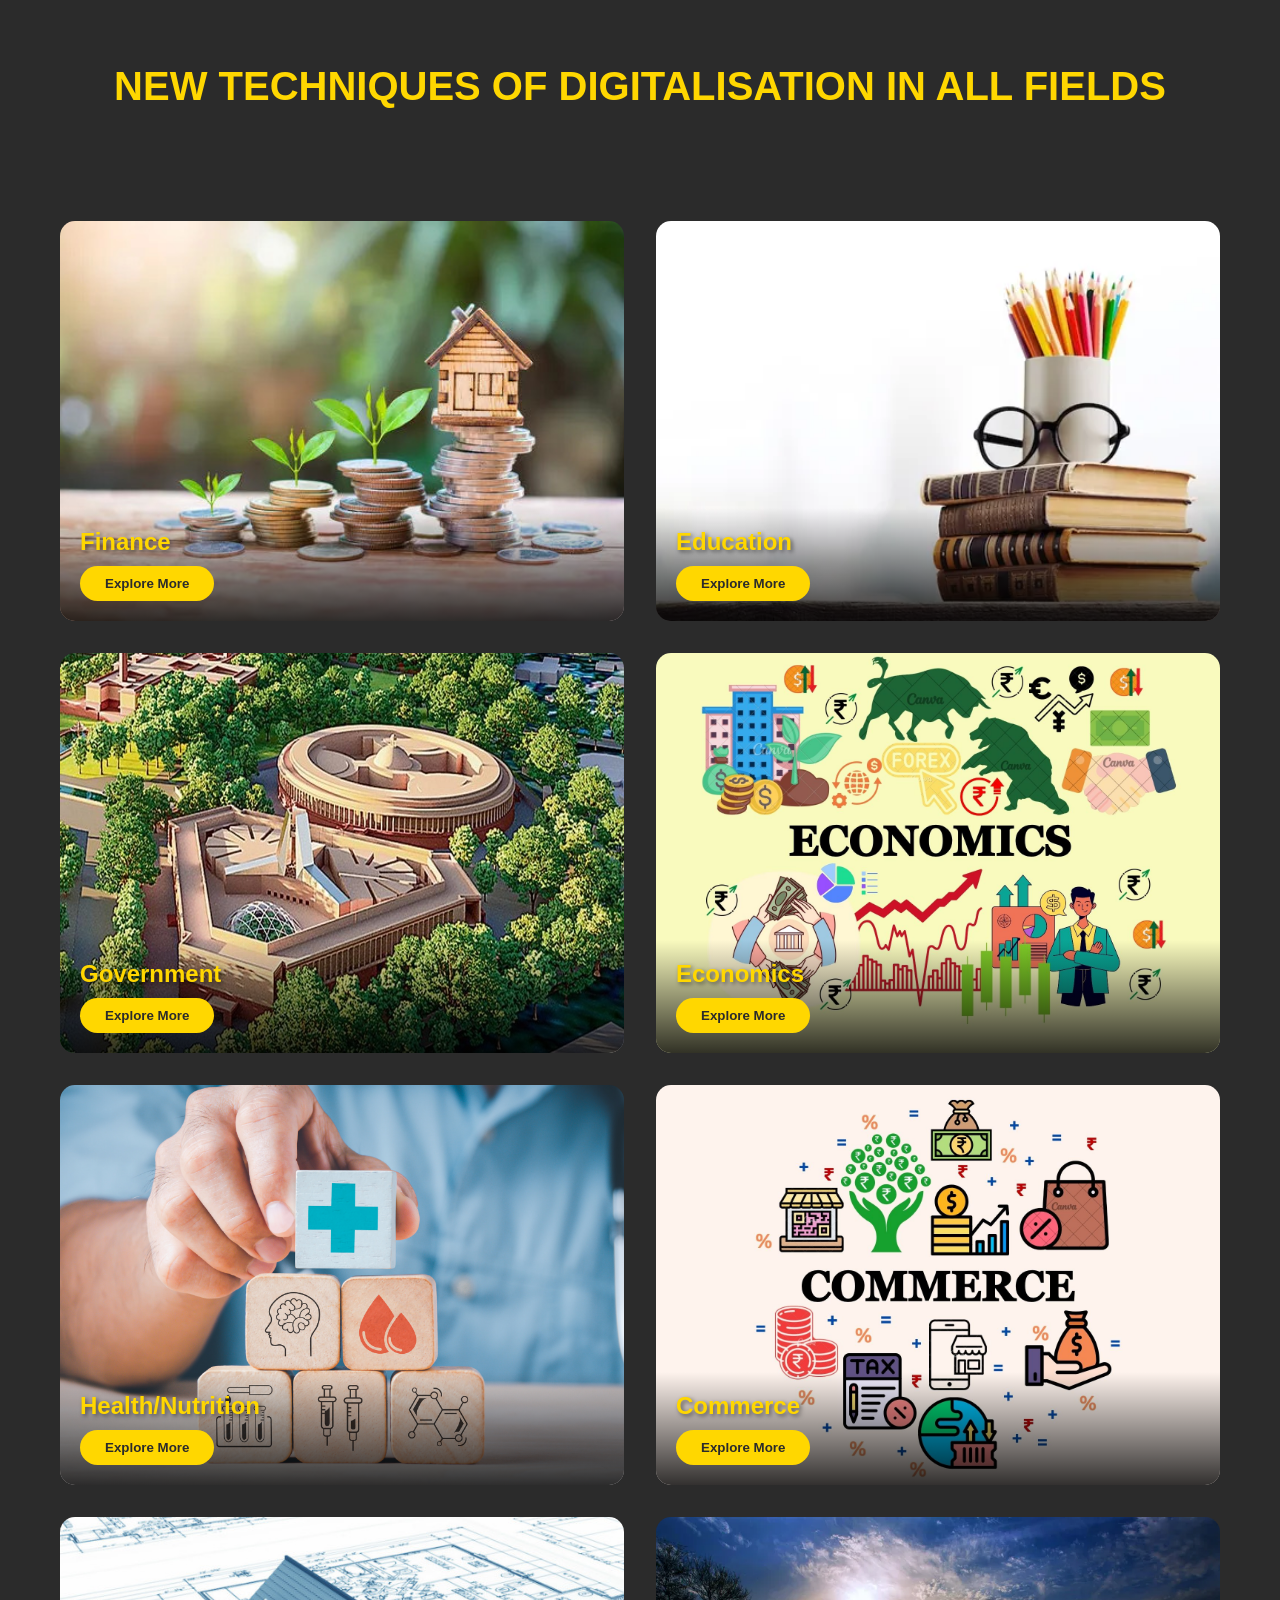
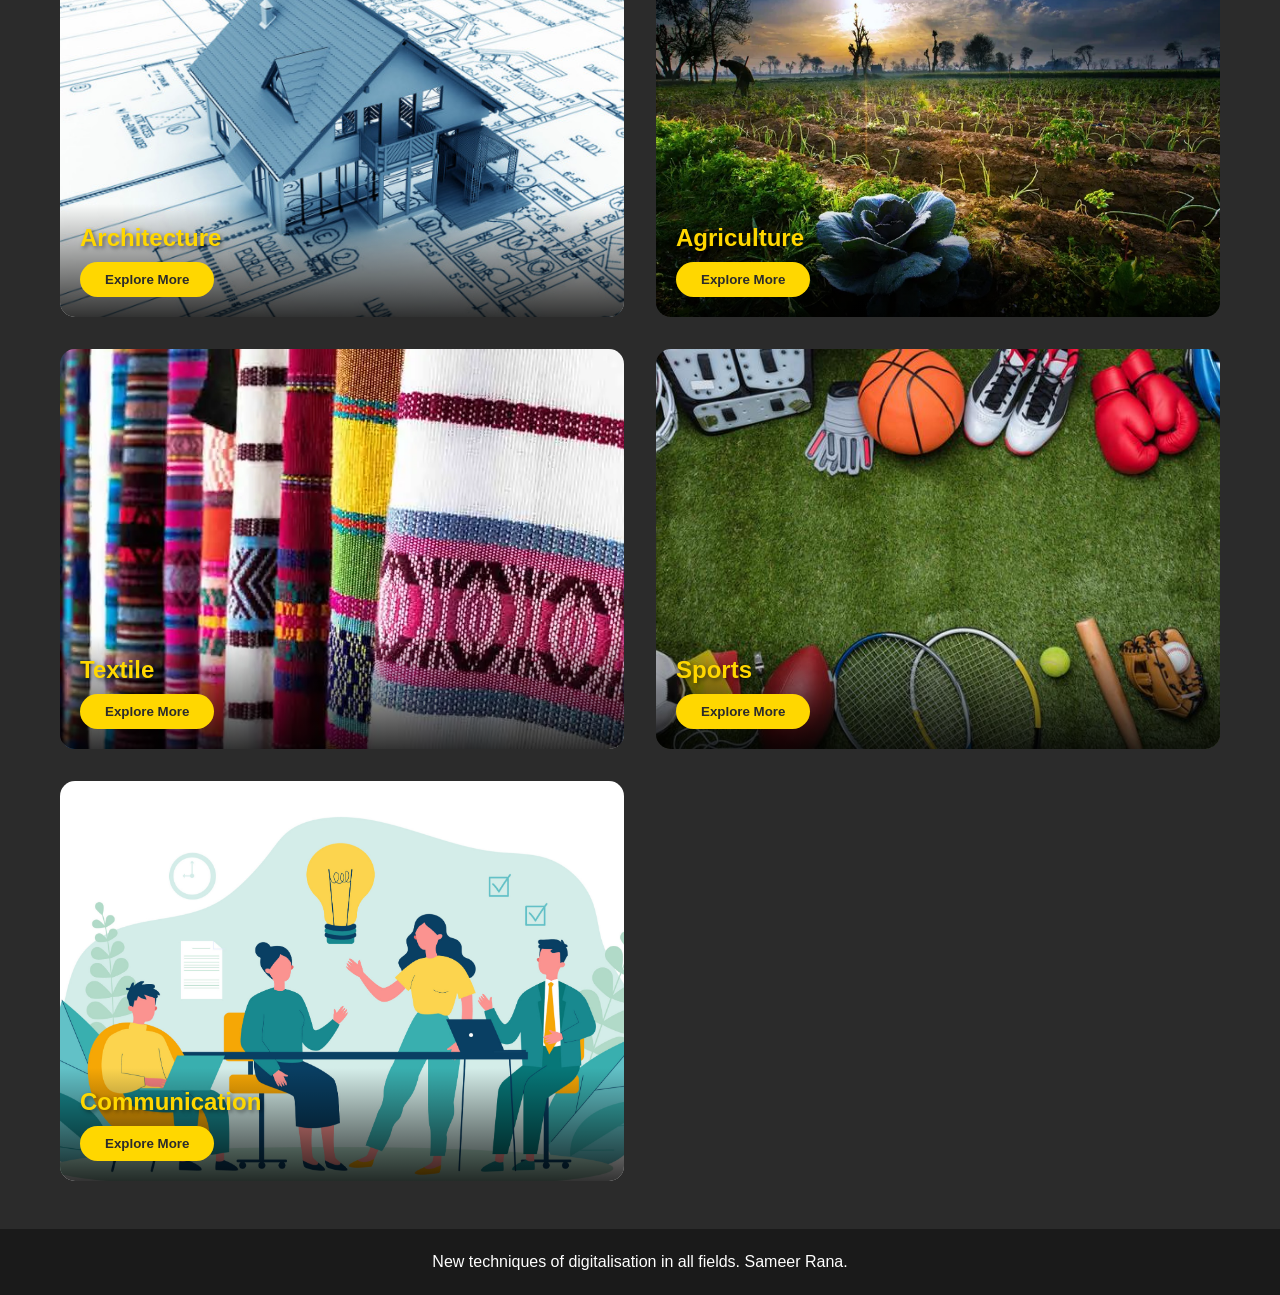
==== index.html @ 298329b8 "Add files via upload" ====
<!DOCTYPE html>
<html lang="en">
<head>
    <meta charset="UTF-8">
    <meta name="viewport" content="width=device-width, initial-scale=1.0">
    <title>Digitalization Techniques</title>
    <style>
        :root {
            --charcoal: #2B2B2B;
            --yellow: #FFD700;
            --dark-yellow: #CCB000;
        }

        * {
            margin: 0;
            padding: 0;
            box-sizing: border-box;
            font-family: 'Arial', sans-serif;
        }

        body {
            background-color: var(--charcoal);
            color: white;
        }

        .header {
            text-align: center;
            padding: 4rem 2rem;
            background: linear-gradient(rgba(43, 43, 43, 0.9), rgba(43, 43, 43, 0.9));
        }

        .header h1 {
            font-size: 2.5rem;
            color: var(--yellow);
            margin-bottom: 1rem;
            text-transform: uppercase;
        }

        .card-container {
            max-width: 1200px;
            margin: 2rem auto;
            padding: 0 20px;
            display: grid;
            grid-template-columns: repeat(2, 1fr);
            gap: 2rem;
        }

        .card {
            position: relative;
            height: 400px;
            border-radius: 15px;
            overflow: hidden;
            transition: transform 0.3s ease;
        }

        .card:hover {
            transform: scale(1.03);
        }

        .card-image {
            width: 100%;
            height: 100%;
            background-size: cover;
            background-position: center;
            position: relative;
        }

        .card-content {
            position: absolute;
            bottom: 0;
            left: 0;
            right: 0;
            padding: 20px;
            background: linear-gradient(transparent, rgba(0, 0, 0, 0.8));
        }

        .card-title {
            color: var(--yellow);
            font-size: 1.5rem;
            margin-bottom: 10px;
            text-shadow: 2px 2px 4px rgba(0, 0, 0, 0.5);
        }

        .card-btn {
            background-color: var(--yellow);
            color: var(--charcoal);
            padding: 10px 25px;
            border: none;
            border-radius: 25px;
            font-weight: bold;
            cursor: pointer;
            transition: background-color 0.3s ease;
        }

        .card-btn:hover {
            background-color: var(--dark-yellow);
        }

        footer {
            background-color: #1A1A1A;
            text-align: center;
            padding: 1.5rem;
            margin-top: 3rem;
        }

        @media (max-width: 768px) {
            .card-container {
                grid-template-columns: 1fr;
            }
            
            .header h1 {
                font-size: 2rem;
            }
        }
    </style>
</head>
<body>
    <header class="header">
        <h1>New Techniques of Digitalisation in All Fields</h1>
    </header>

    <div class="card-container">
        <!-- Finance Card -->
        <a href="finance.html" class="card">
            <div class="card-image" style="background-image: url('finance.jpg')">
                <div class="card-content">
                    <h2 class="card-title">Finance</h2>
                    <button class="card-btn">Explore More</button>
                </div>
            </div>
        </a>

        <!-- Education Card -->
        <a href="education.html" class="card">
            <div class="card-image" style="background-image: url('education.jpg')">
                <div class="card-content">
                    <h2 class="card-title">Education</h2>
                    <button class="card-btn">Explore More</button>
                </div>
            </div>
        </a>

        <!-- Government Card -->
        <a href="government.html" class="card">
            <div class="card-image" style="background-image: url('government.jpg')">
                <div class="card-content">
                    <h2 class="card-title">Government</h2>
                    <button class="card-btn">Explore More</button>
                </div>
            </div>
        </a>

        <!-- Economics Card -->
        <a href="economics.html" class="card">
            <div class="card-image" style="background-image: url('economics.jpg')">
                <div class="card-content">
                    <h2 class="card-title">Economics</h2>
                    <button class="card-btn">Explore More</button>
                </div>
            </div>
        </a>

        <!-- Health/Nutrition Card -->
        <a href="health.html" class="card">
            <div class="card-image" style="background-image: url('health.jpg')">
                <div class="card-content">
                    <h2 class="card-title">Health/Nutrition</h2>
                    <button class="card-btn">Explore More</button>
                </div>
            </div>
        </a>

        <!-- Commerce Card -->
        <a href="commerce.html" class="card">
            <div class="card-image" style="background-image: url('commerce.jpg')">
                <div class="card-content">
                    <h2 class="card-title">Commerce</h2>
                    <button class="card-btn">Explore More</button>
                </div>
            </div>
        </a>

        <!-- Architecture Card -->
        <a href="architecture.html" class="card">
            <div class="card-image" style="background-image: url('architecture.jpg')">
                <div class="card-content">
                    <h2 class="card-title">Architecture</h2>
                    <button class="card-btn">Explore More</button>
                </div>
            </div>
        </a>

        <!-- Agriculture Card -->
        <a href="agriculture.html" class="card">
            <div class="card-image" style="background-image: url('agriculture.jpg')">
                <div class="card-content">
                    <h2 class="card-title">Agriculture</h2>
                    <button class="card-btn">Explore More</button>
                </div>
            </div>
        </a>

        <!-- Textile Card -->
        <a href="textile.html" class="card">
            <div class="card-image" style="background-image: url('textile.jpg')">
                <div class="card-content">
                    <h2 class="card-title">Textile</h2>
                    <button class="card-btn">Explore More</button>
                </div>
            </div>
        </a>

        <!-- Sports Card -->
        <a href="sports.html" class="card">
            <div class="card-image" style="background-image: url('sports.jpg')">
                <div class="card-content">
                    <h2 class="card-title">Sports</h2>
                    <button class="card-btn">Explore More</button>
                </div>
            </div>
        </a>

        <!-- Communication Card -->
        <a href="communication.html" class="card">
            <div class="card-image" style="background-image: url('communication.jpg')">
                <div class="card-content">
                    <h2 class="card-title">Communication</h2>
                    <button class="card-btn">Explore More</button>
                </div>
            </div>
        </a>
    </div>

    <footer>
        <p>New techniques of digitalisation in all fields. Sameer Rana.</p>
    </footer>
</body>
</html>
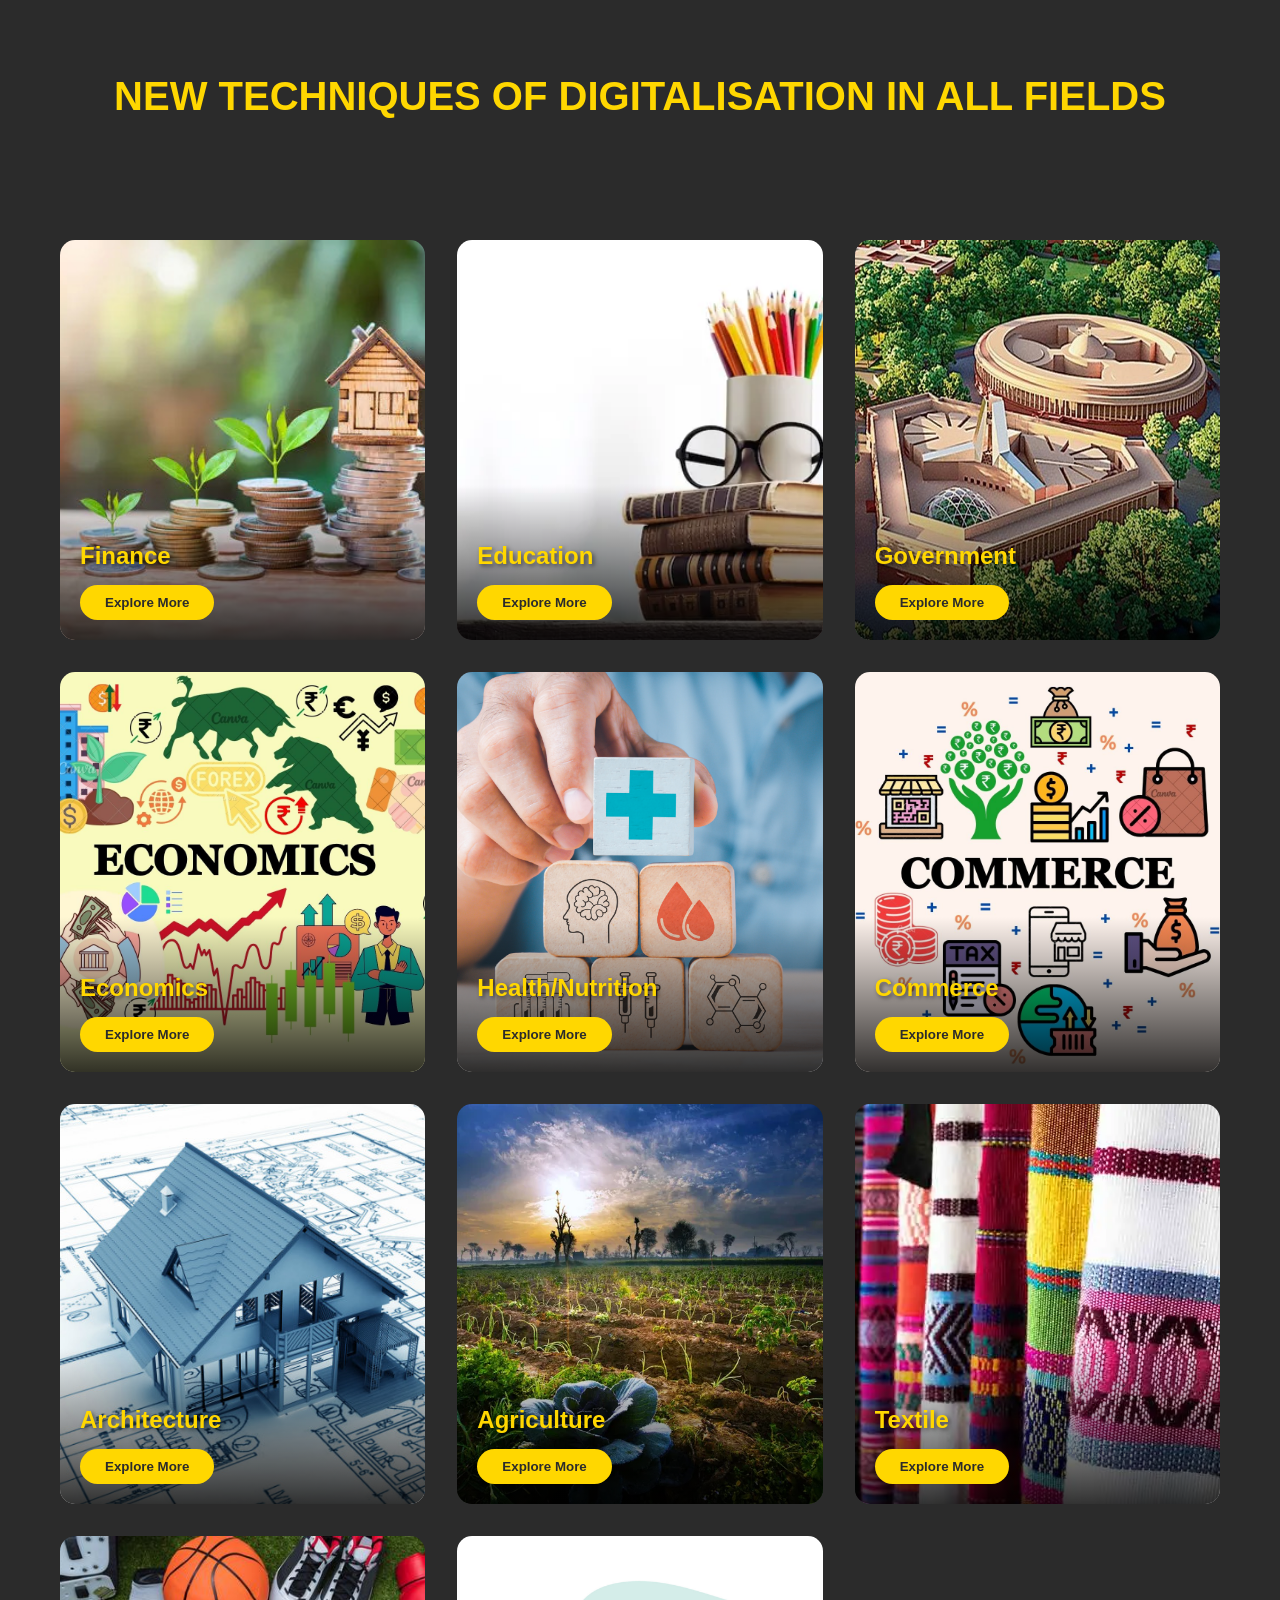
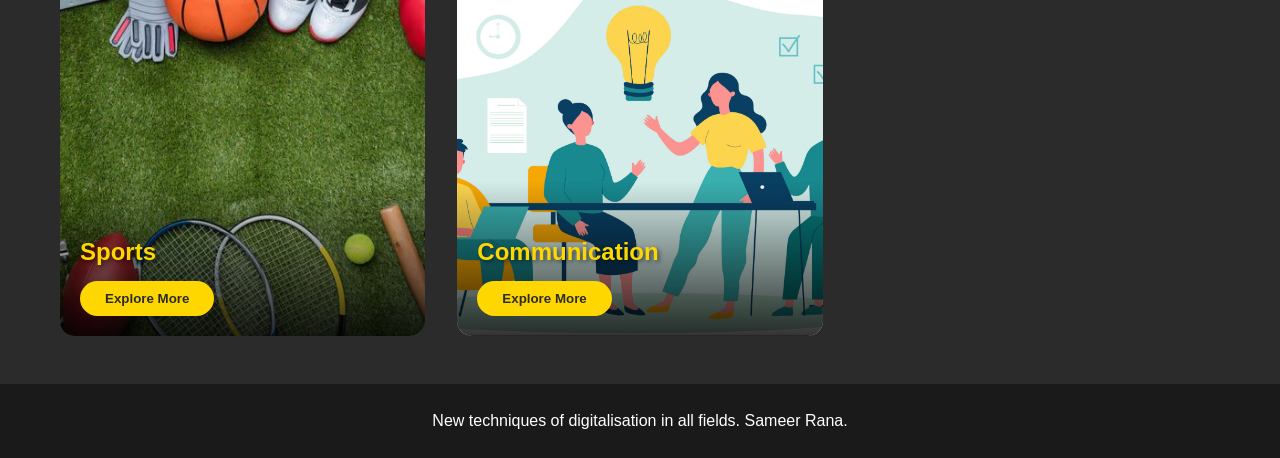
==== commit 926c779f: "Update index.html" ====
--- a/index.html
+++ b/index.html
@@ -21,6 +21,7 @@
         body {
             background-color: var(--charcoal);
             color: white;
+            line-height: 1.6;
         }
 
         .header {
@@ -36,12 +37,57 @@
             text-transform: uppercase;
         }
 
+        .content {
+            max-width: 1200px;
+            margin: 0 auto;
+            padding: 0 20px 3rem;
+        }
+
+        h2 {
+            color: var(--yellow);
+            font-size: 2rem;
+            margin: 2rem 0;
+        }
+
+        ul {
+            margin: 1rem 0 2rem 2rem;
+        }
+
+        li {
+            margin-bottom: 0.8rem;
+        }
+
+        .back-btn {
+            background: var(--yellow);
+            color: var(--charcoal);
+            padding: 12px 30px;
+            border: none;
+            border-radius: 25px;
+            font-weight: bold;
+            cursor: pointer;
+            transition: 0.3s;
+            display: inline-block;
+            text-decoration: none;
+        }
+
+        .back-btn:hover {
+            background: var(--dark-yellow);
+            transform: translateY(-2px);
+        }
+
+        footer {
+            background: #1A1A1A;
+            text-align: center;
+            padding: 1.5rem;
+            margin-top: 3rem;
+        }
+
         .card-container {
             max-width: 1200px;
             margin: 2rem auto;
             padding: 0 20px;
             display: grid;
-            grid-template-columns: repeat(2, 1fr);
+            grid-template-columns: repeat(auto-fit, minmax(300px, 1fr));
             gap: 2rem;
         }
 
@@ -96,20 +142,35 @@
             background-color: var(--dark-yellow);
         }
 
-        footer {
-            background-color: #1A1A1A;
-            text-align: center;
-            padding: 1.5rem;
-            margin-top: 3rem;
-        }
-
         @media (max-width: 768px) {
+            .header h1 {
+                font-size: 2rem;
+            }
+            
+            h2 {
+                font-size: 1.5rem;
+            }
+
             .card-container {
                 grid-template-columns: 1fr;
             }
-            
+        }
+
+        @media (max-width: 480px) {
             .header h1 {
-                font-size: 2rem;
+                font-size: 1.5rem;
+            }
+
+            h2 {
+                font-size: 1.2rem;
+            }
+
+            .card {
+                height: 300px;
+            }
+
+            .card-title {
+                font-size: 1.2rem;
             }
         }
     </style>
@@ -235,4 +296,4 @@
         <p>New techniques of digitalisation in all fields. Sameer Rana.</p>
     </footer>
 </body>
-</html>+</html>
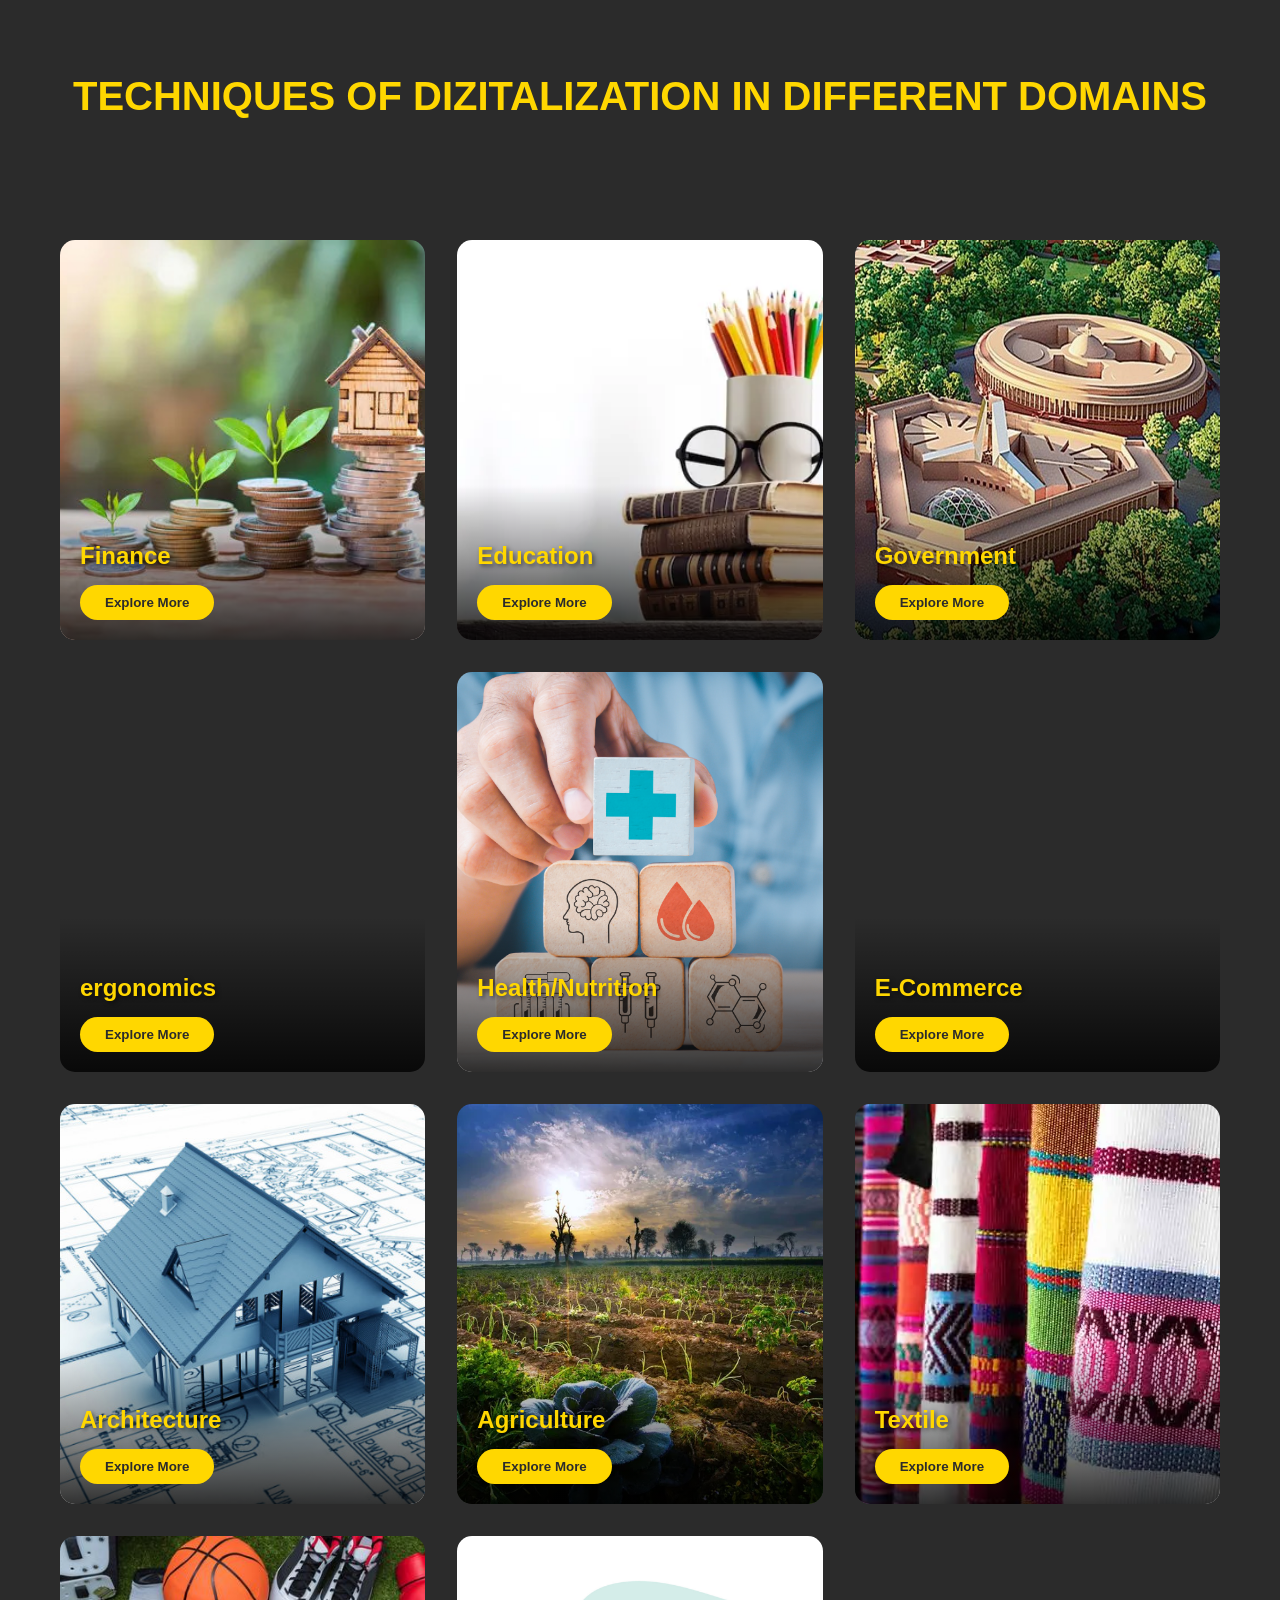
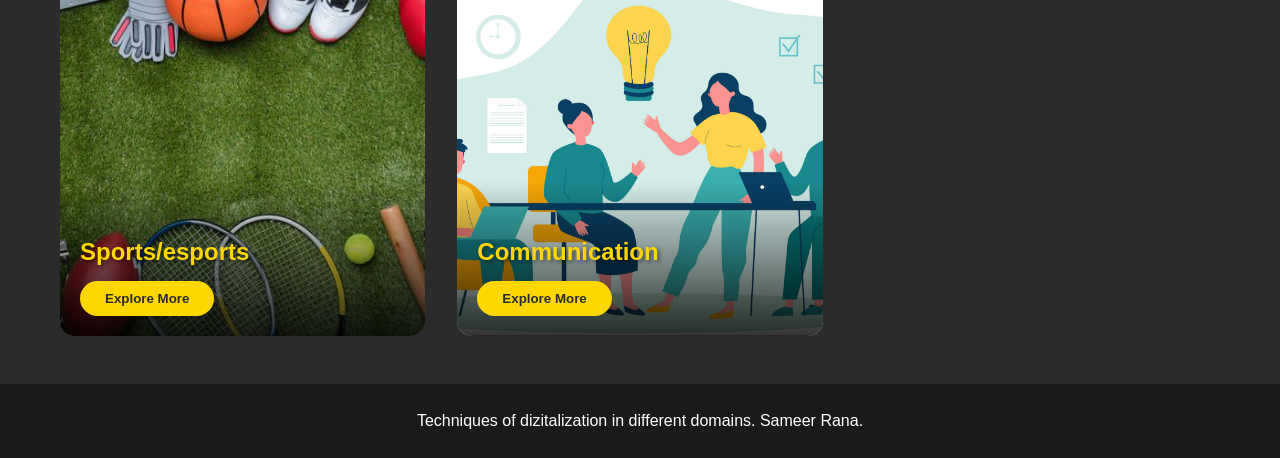
==== commit 50de107e: "Update index.html" ====
--- a/index.html
+++ b/index.html
@@ -177,7 +177,7 @@
 </head>
 <body>
     <header class="header">
-        <h1>New Techniques of Digitalisation in All Fields</h1>
+        <h1>Techniques of dizitalization in different domains</h1>
     </header>
 
     <div class="card-container">
@@ -212,10 +212,10 @@
         </a>
 
         <!-- Economics Card -->
-        <a href="economics.html" class="card">
-            <div class="card-image" style="background-image: url('economics.jpg')">
-                <div class="card-content">
-                    <h2 class="card-title">Economics</h2>
+        <a href="ergonomics.html" class="card">
+            <div class="card-image" style="background-image: url('ergonomics.png')">
+                <div class="card-content">
+                    <h2 class="card-title">ergonomics</h2>
                     <button class="card-btn">Explore More</button>
                 </div>
             </div>
@@ -232,10 +232,10 @@
         </a>
 
         <!-- Commerce Card -->
-        <a href="commerce.html" class="card">
-            <div class="card-image" style="background-image: url('commerce.jpg')">
-                <div class="card-content">
-                    <h2 class="card-title">Commerce</h2>
+        <a href="ecommerce.html" class="card">
+            <div class="card-image" style="background-image: url('ecommerce.jpg')">
+                <div class="card-content">
+                    <h2 class="card-title">E-Commerce</h2>
                     <button class="card-btn">Explore More</button>
                 </div>
             </div>
@@ -275,7 +275,7 @@
         <a href="sports.html" class="card">
             <div class="card-image" style="background-image: url('sports.jpg')">
                 <div class="card-content">
-                    <h2 class="card-title">Sports</h2>
+                    <h2 class="card-title">Sports/esports</h2>
                     <button class="card-btn">Explore More</button>
                 </div>
             </div>
@@ -293,7 +293,7 @@
     </div>
 
     <footer>
-        <p>New techniques of digitalisation in all fields. Sameer Rana.</p>
+        <p>Techniques of dizitalization in different domains. Sameer Rana.</p>
     </footer>
 </body>
 </html>
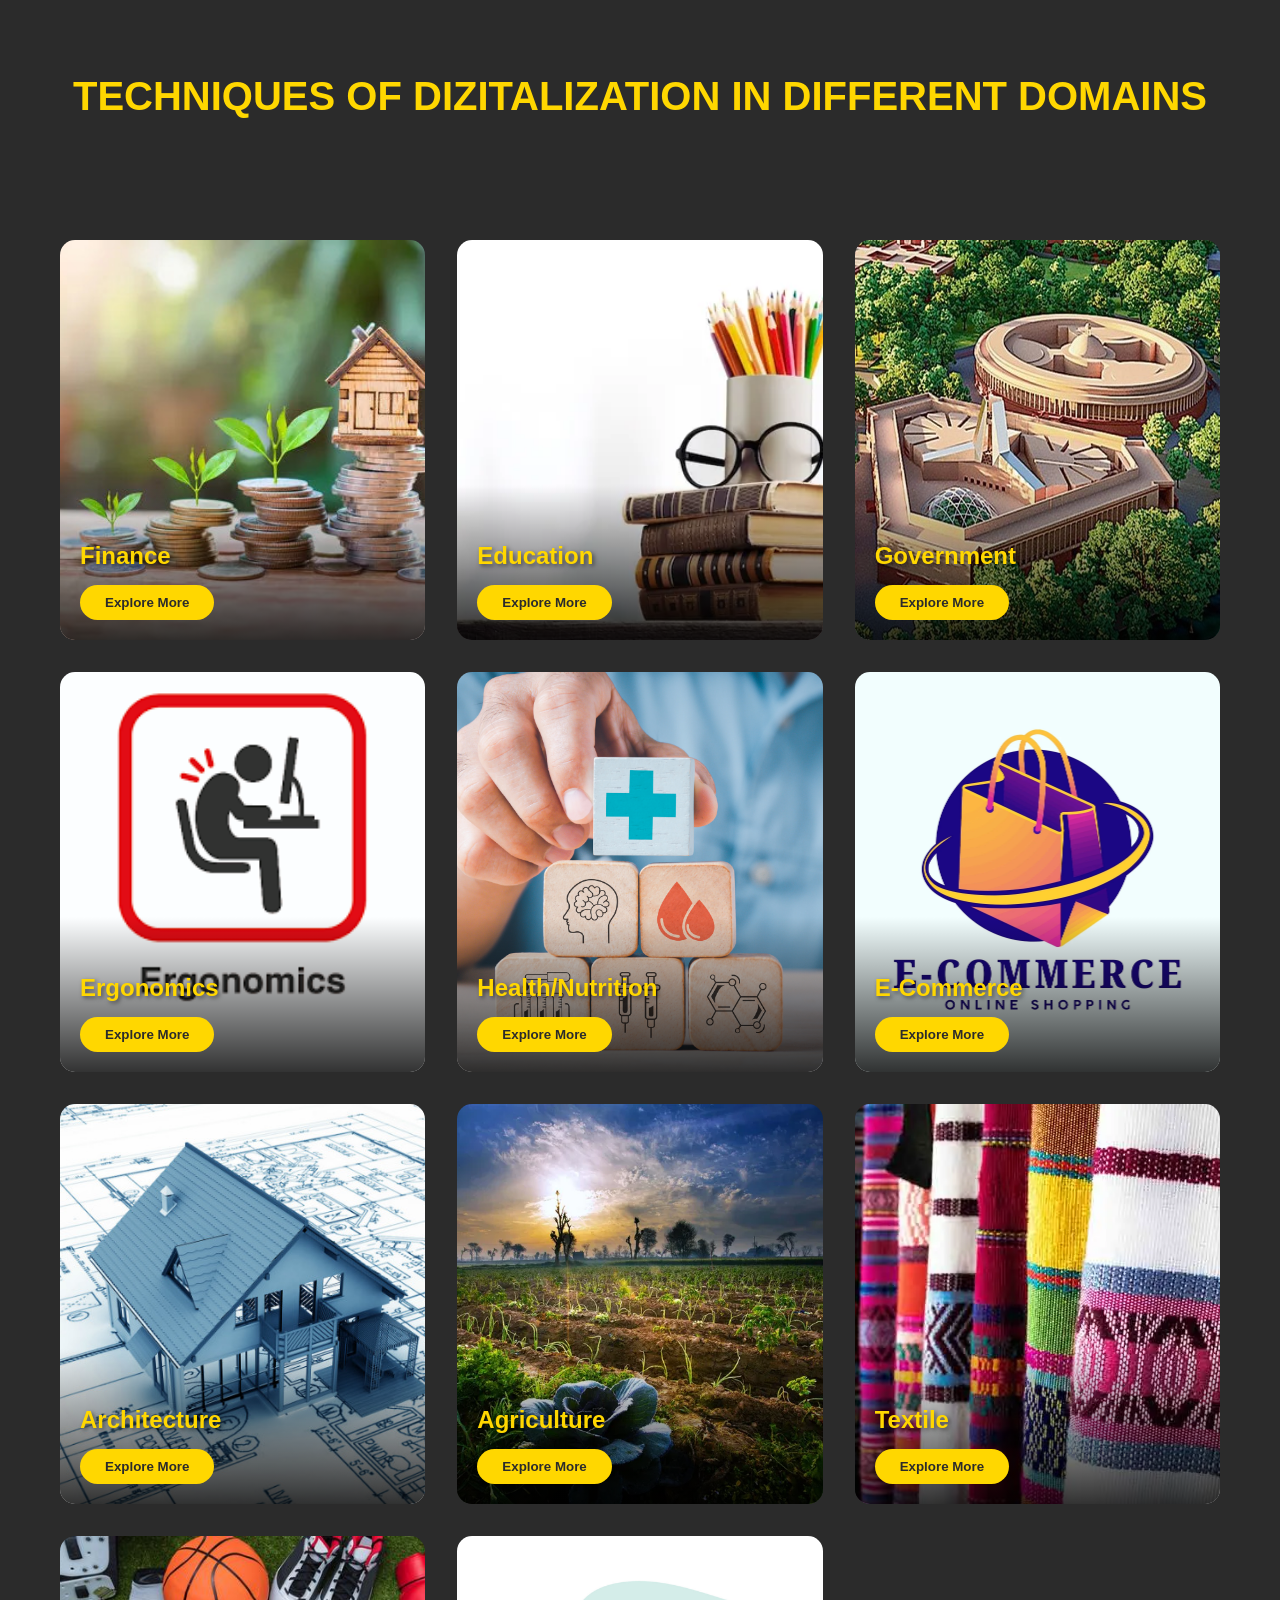
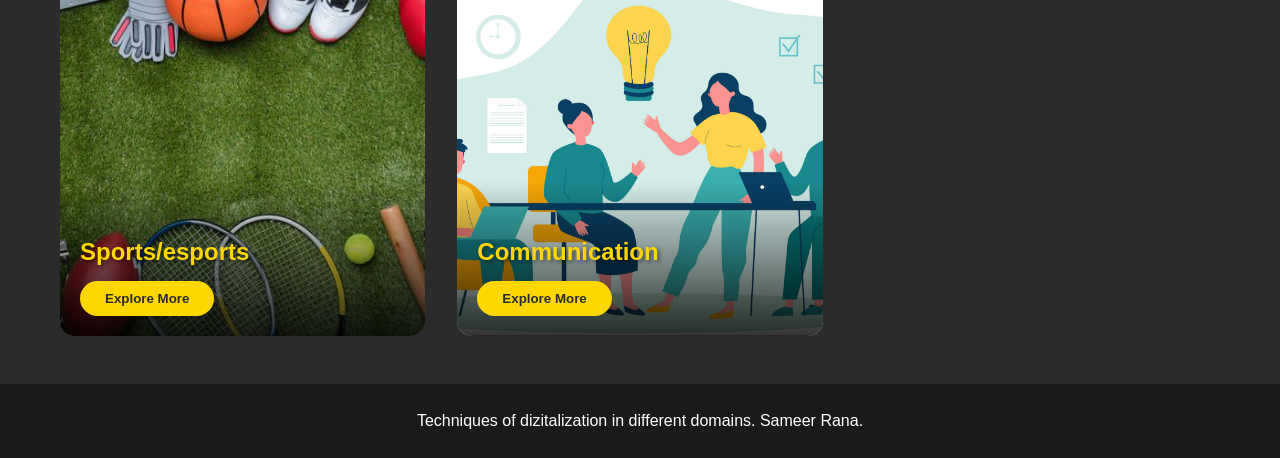
==== commit 71449cad: "Update index.html" ====
--- a/index.html
+++ b/index.html
@@ -215,7 +215,7 @@
         <a href="ergonomics.html" class="card">
             <div class="card-image" style="background-image: url('ergonomics.png')">
                 <div class="card-content">
-                    <h2 class="card-title">ergonomics</h2>
+                    <h2 class="card-title">Ergonomics</h2>
                     <button class="card-btn">Explore More</button>
                 </div>
             </div>
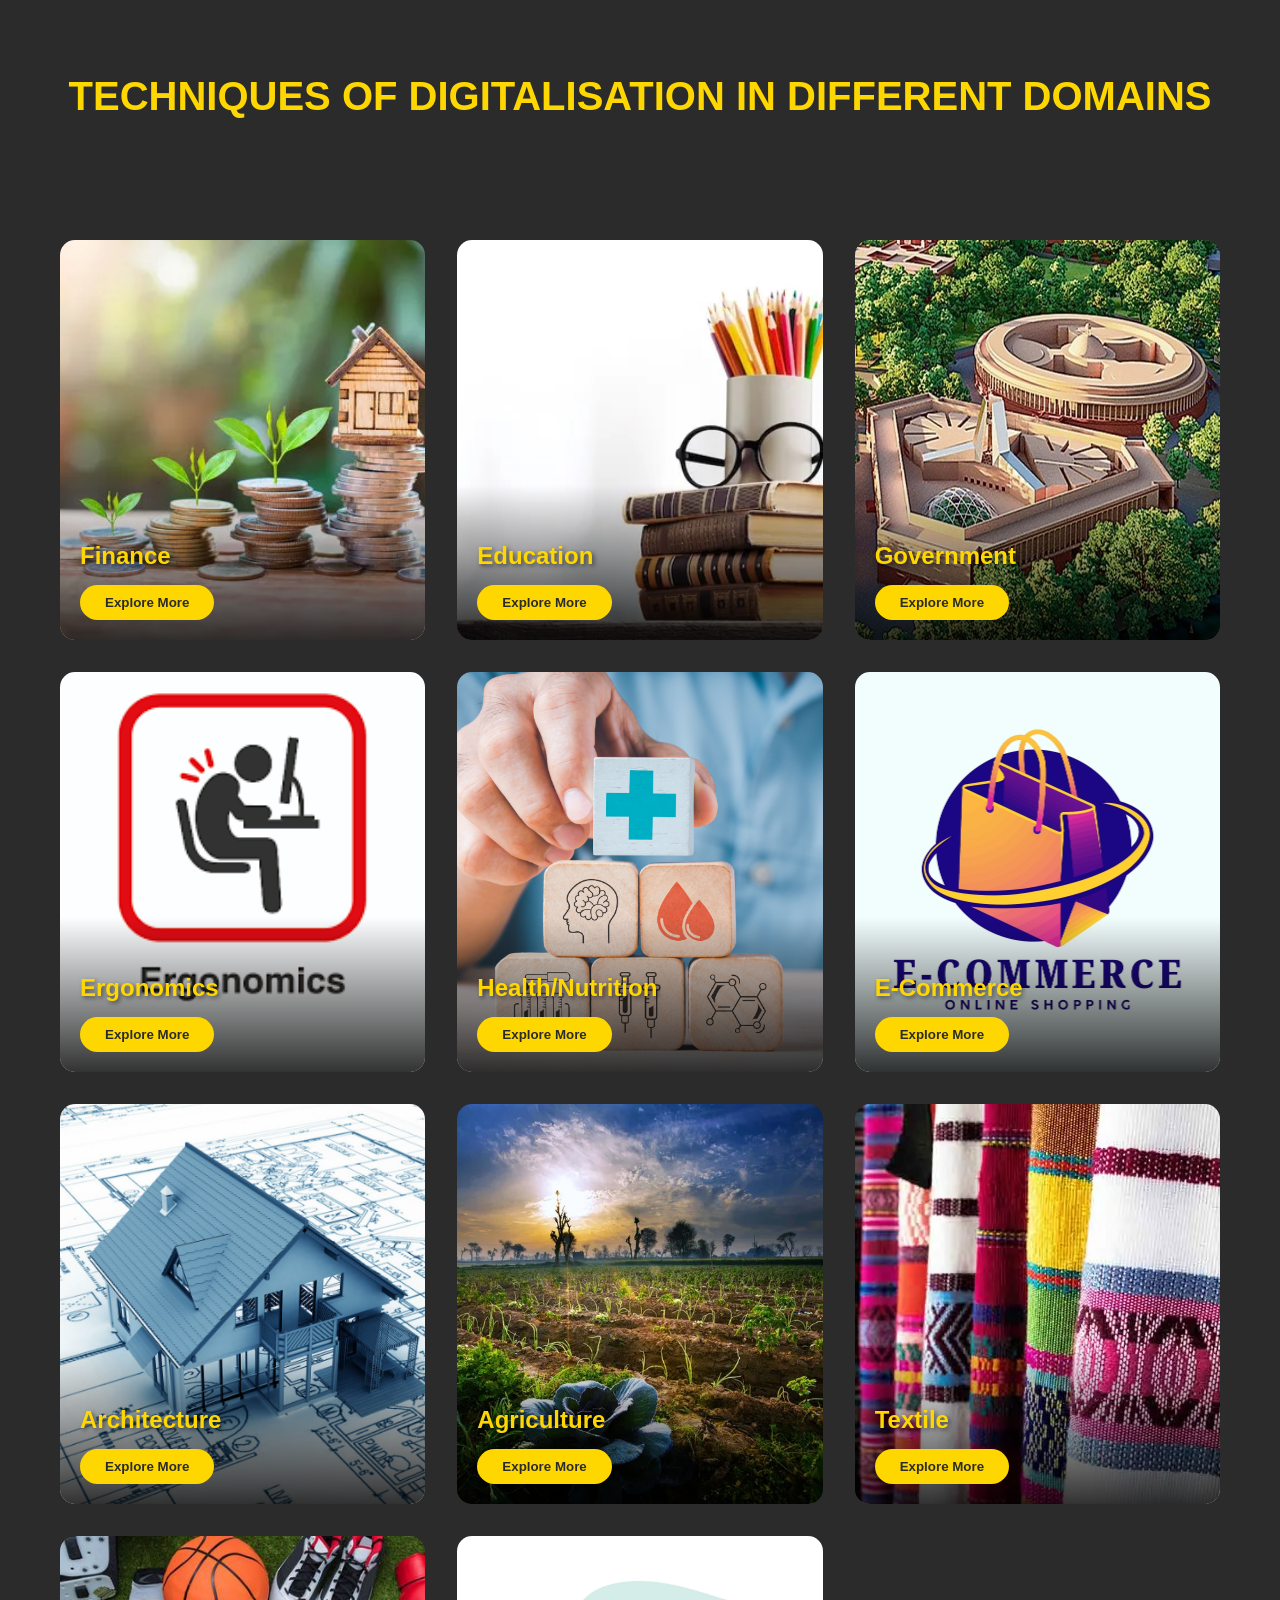
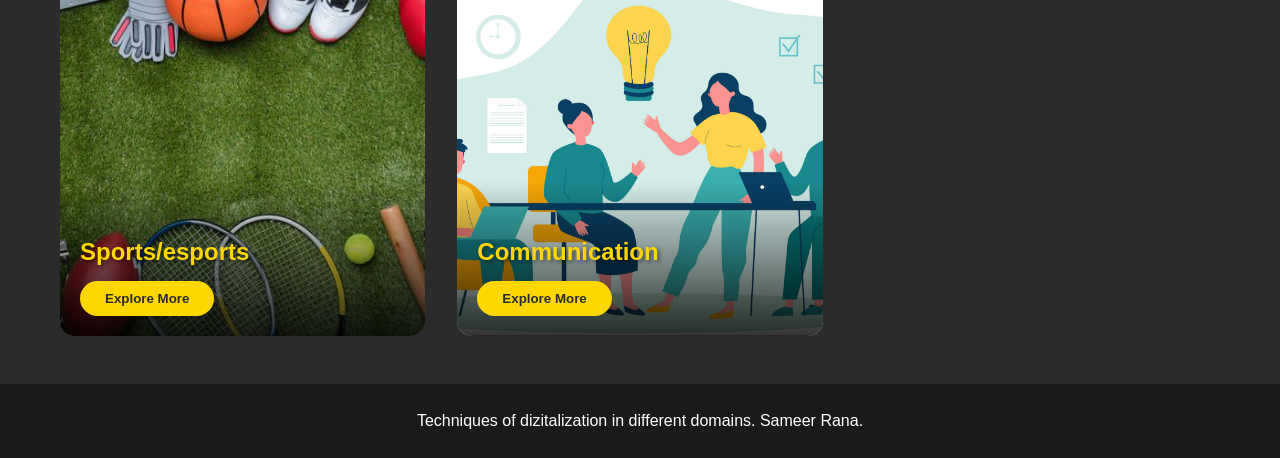
==== commit 93a9c347: "Update index.html" ====
--- a/index.html
+++ b/index.html
@@ -177,7 +177,7 @@
 </head>
 <body>
     <header class="header">
-        <h1>Techniques of dizitalization in different domains</h1>
+        <h1>Techniques of digitalisation in different domains</h1>
     </header>
 
     <div class="card-container">
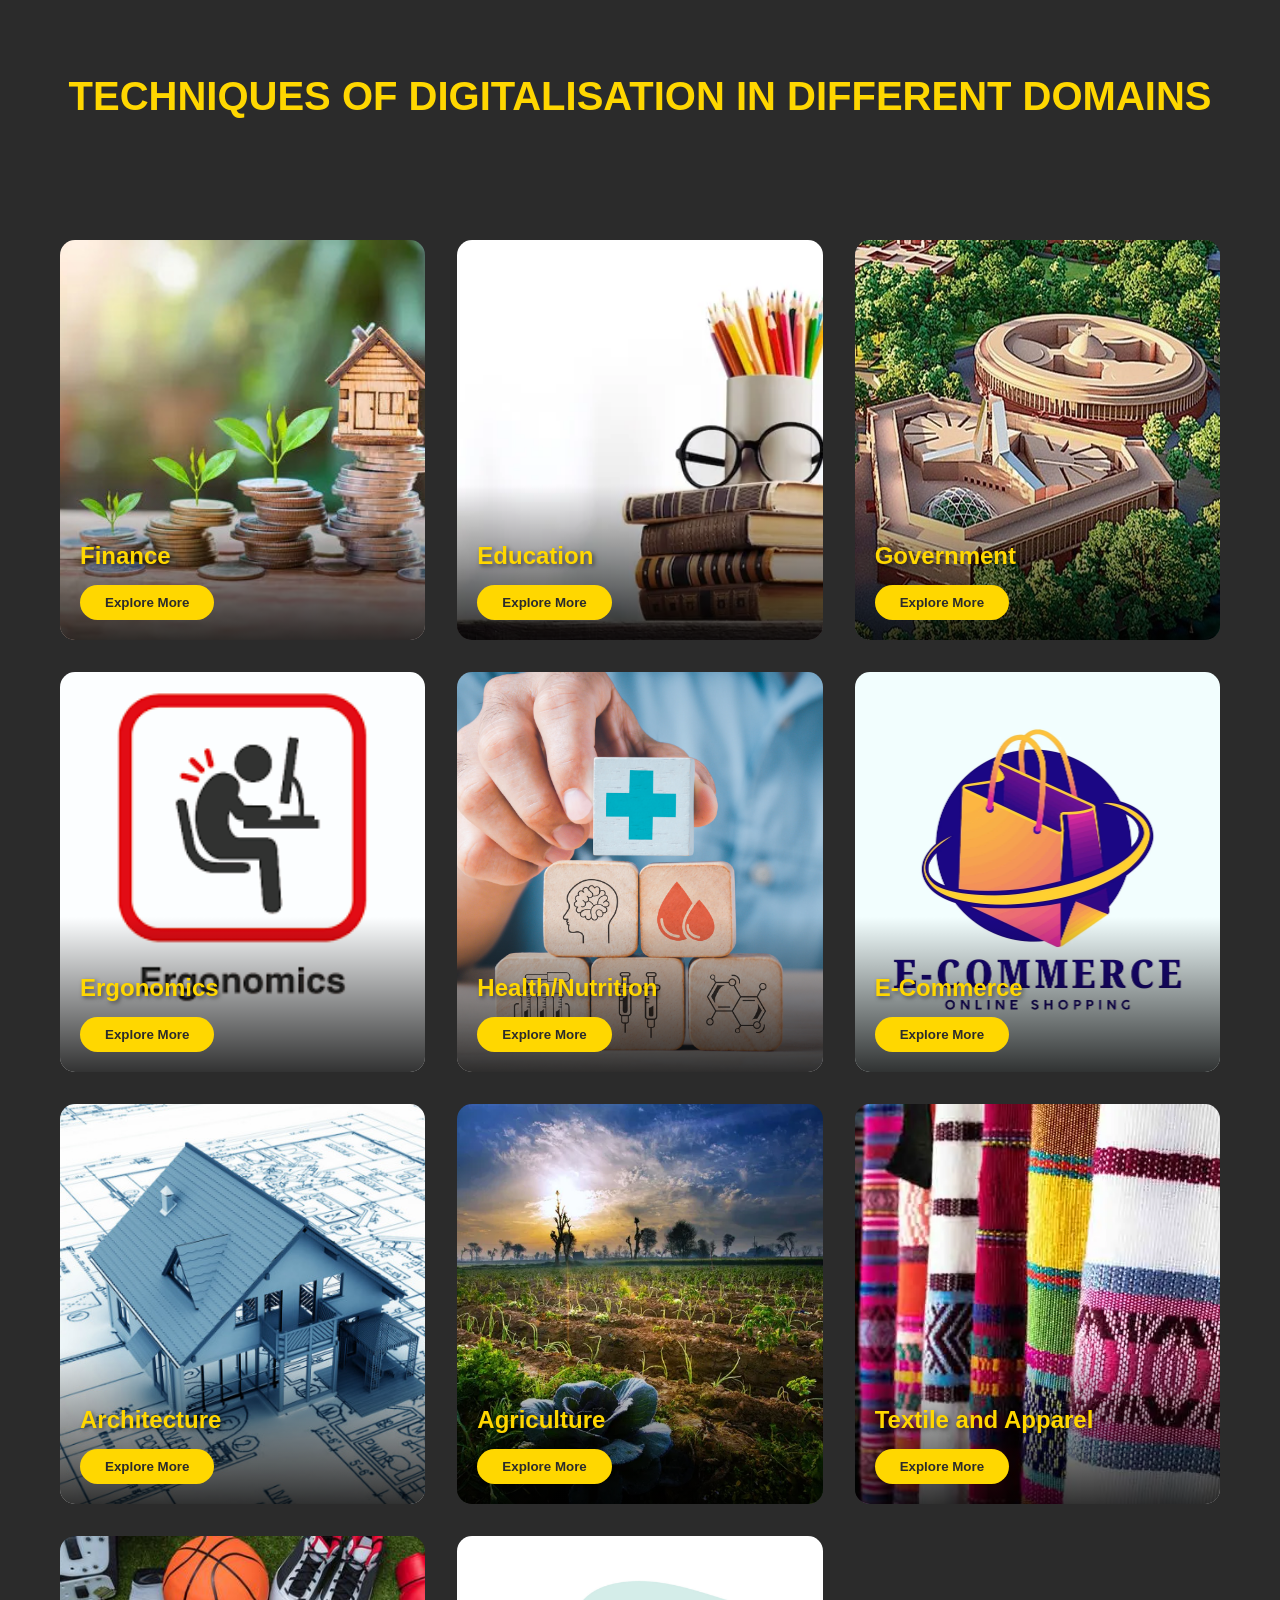
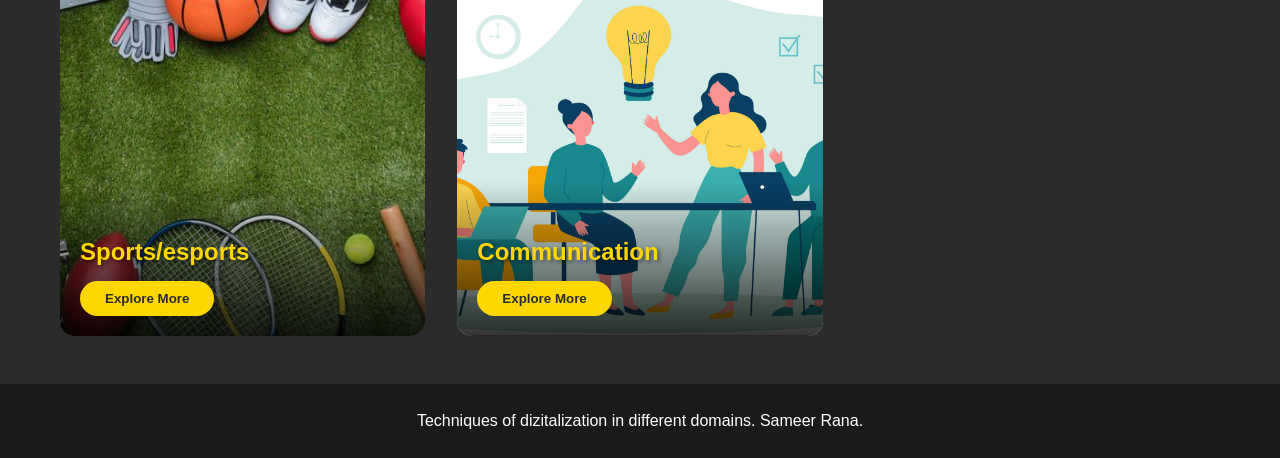
==== commit 61f7bd3c: "Update index.html" ====
--- a/index.html
+++ b/index.html
@@ -265,7 +265,7 @@
         <a href="textile.html" class="card">
             <div class="card-image" style="background-image: url('textile.jpg')">
                 <div class="card-content">
-                    <h2 class="card-title">Textile</h2>
+                    <h2 class="card-title">Textile and Apparel</h2>
                     <button class="card-btn">Explore More</button>
                 </div>
             </div>
